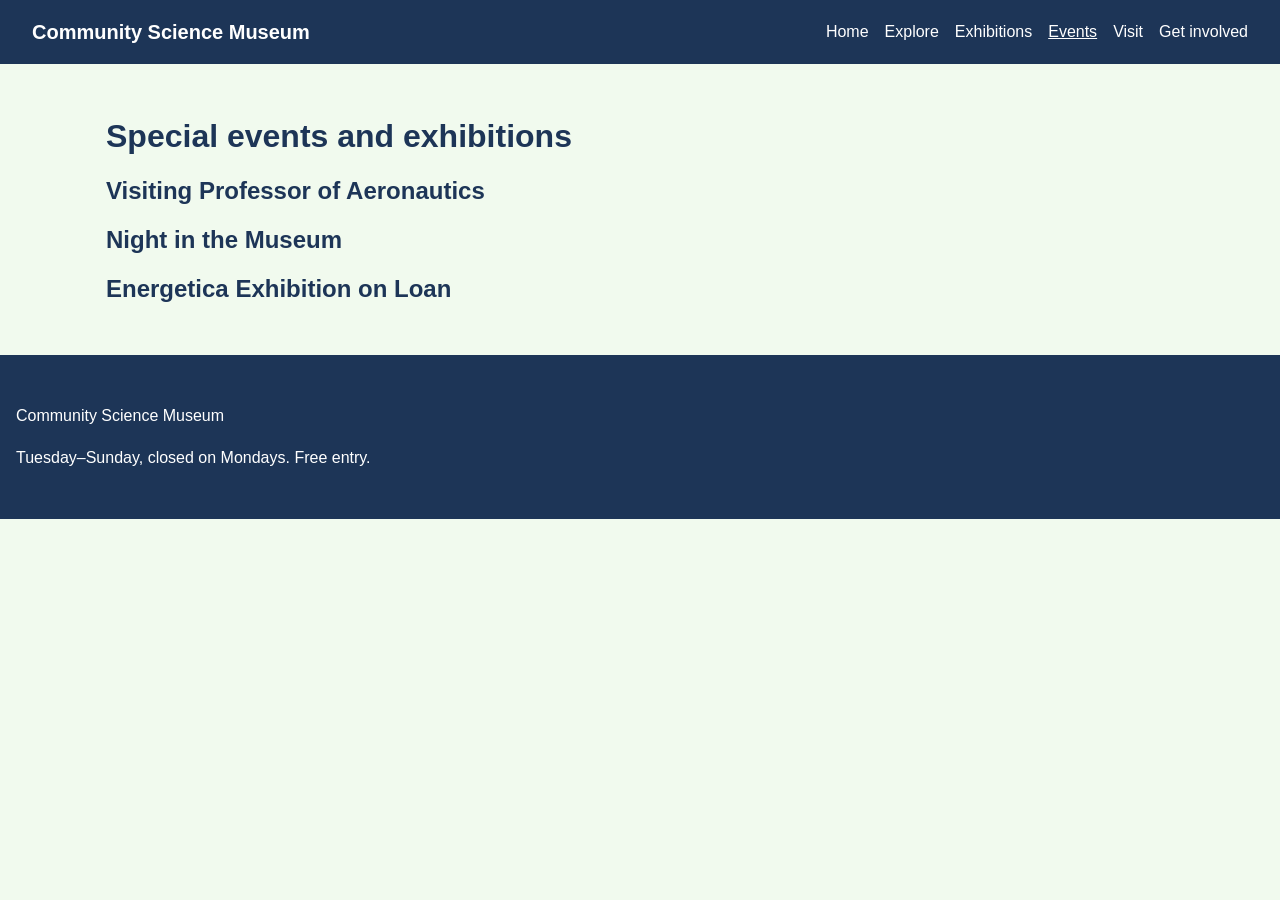
==== events.html @ c36fa850 "Initial project setup" ====
<!DOCTYPE html>
<html lang="en">
  <head>
    <meta charset="UTF-8" />
    <meta name="viewport" content="width=device-width, initial-scale=1.0" />
    <meta name="description" content="Special events and exhibitions at Community Science Museum, including Night in the Museum and the Energetica exhibition." />
    <title>Events and news | Community Science Museum</title>
    <link rel="stylesheet" href="css/style.css" />
  </head>
  <body>
    <header class="site-header">
      <a href="index.html" class="logo">Community Science Museum</a>
      <nav aria-label="Main">
        <ul class="nav-list">
          <li><a href="index.html">Home</a></li>
          <li><a href="explore.html">Explore</a></li>
          <li><a href="exhibitions.html">Exhibitions</a></li>
          <li><a href="events.html" aria-current="page">Events</a></li>
          <li><a href="visit.html">Visit</a></li>
          <li><a href="get-involved.html">Get involved</a></li>
        </ul>
      </nav>
    </header>

    <main>
      <h1>Special events and exhibitions</h1>

      <section>
        <h2>Visiting Professor of Aeronautics</h2>
        <p></p>
      </section>

      <section>
        <h2>Night in the Museum</h2>
        <p></p>
      </section>

      <section>
        <h2>Energetica Exhibition on Loan</h2>
        <p></p>
      </section>
    </main>

    <footer class="site-footer">
      <p>Community Science Museum</p>
      <p>Tuesday–Sunday, closed on Mondays. Free entry.</p>
    </footer>
  </body>
</html>
---- css/style.css ----
/* Colours and fonts */
:root {
  --color-primary: #1d3557;
  --color-accent: #e76f51;
  --color-light: #f1faee;
  --color-text: #1b1b1b;
  --color-white: #ffffff;

  --font-heading: "Trebuchet MS", Arial, sans-serif;
  --font-body: Arial, Helvetica, sans-serif;

  --max-width: 1100px;
  --space-s: 0.5rem;
  --space-m: 1rem;
  --space-l: 2rem;
}

/* Reset */
*,
*::before,
*::after {
  box-sizing: border-box;
}

body {
  margin: 0;
  font-family: var(--font-body);
  font-size: 1rem;
  line-height: 1.6;
  color: var(--color-text);
  background-color: var(--color-light);
}

img {
  max-width: 100%;
  height: auto;
  display: block;
}

h1,
h2,
h3 {
  font-family: var(--font-heading);
  color: var(--color-primary);
  line-height: 1.2;
}

a {
  color: var(--color-primary);
}

a:focus-visible {
  outline: 3px solid var(--color-accent);
  outline-offset: 2px;
}

/* Header and navigation */
.site-header {
  display: flex;
  flex-direction: column;
  gap: var(--space-m);
  padding: var(--space-m);
  background-color: var(--color-primary);
}

.logo {
  font-family: var(--font-heading);
  font-size: 1.25rem;
  font-weight: bold;
  color: var(--color-white);
  text-decoration: none;
}

.nav-list {
  display: flex;
  flex-wrap: wrap;
  gap: var(--space-m);
  margin: 0;
  padding: 0;
  list-style: none;
}

.nav-list a {
  color: var(--color-white);
  text-decoration: none;
}

.nav-list a:hover,
.nav-list a[aria-current="page"] {
  text-decoration: underline;
}

/* Main content */
main {
  max-width: var(--max-width);
  margin: 0 auto;
  padding: var(--space-l) var(--space-m);
}

/* Footer */
.site-footer {
  padding: var(--space-l) var(--space-m);
  color: var(--color-white);
  background-color: var(--color-primary);
}

/* Tablet and up */
@media (min-width: 768px) {
  .site-header {
    flex-direction: row;
    justify-content: space-between;
    align-items: center;
    padding: var(--space-m) var(--space-l);
  }
}
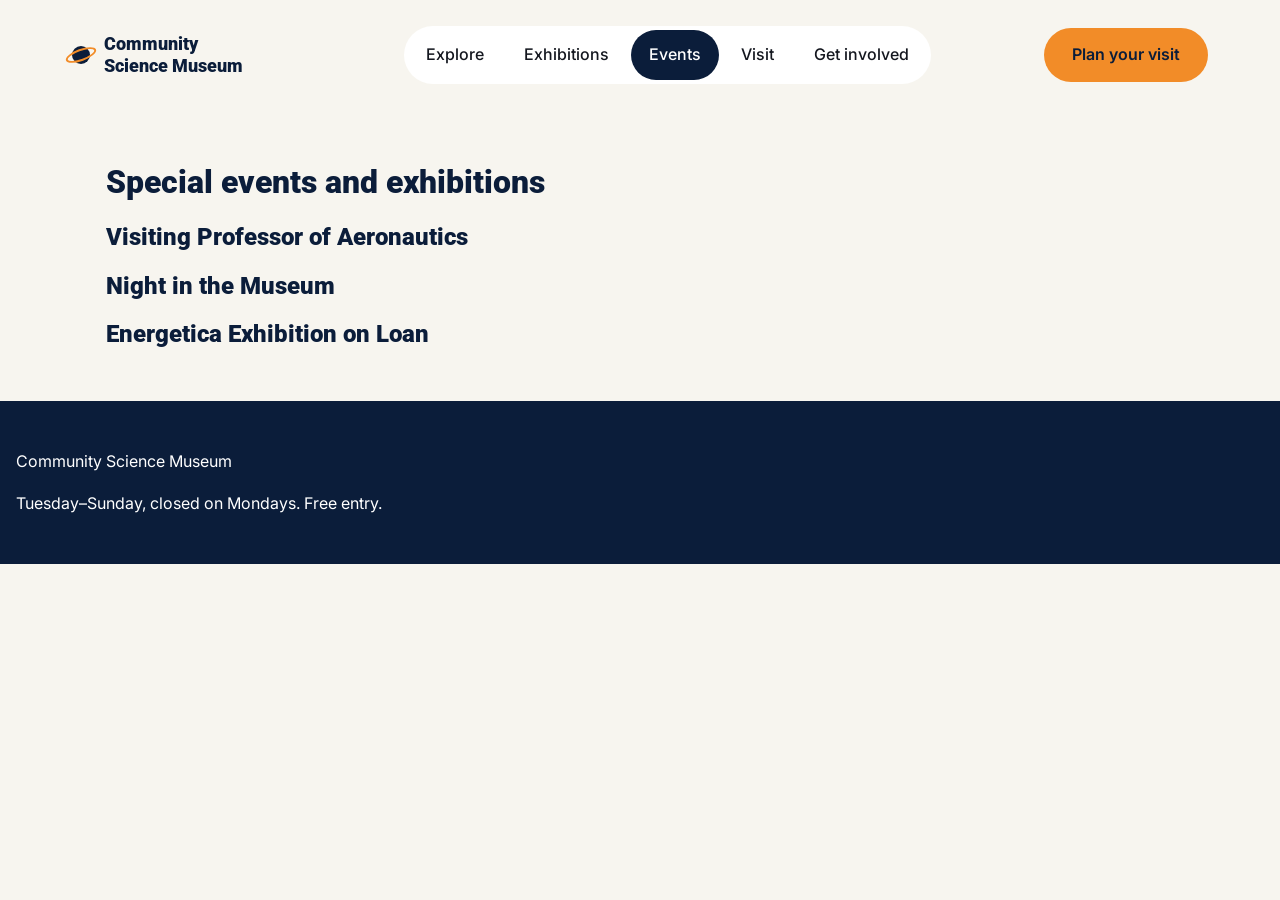
==== commit e0fb9d60: "Add header to events page" ====
--- a/events.html
+++ b/events.html
@@ -1,24 +1,51 @@
-<!DOCTYPE html>
+<!doctype html>
 <html lang="en">
   <head>
     <meta charset="UTF-8" />
     <meta name="viewport" content="width=device-width, initial-scale=1.0" />
-    <meta name="description" content="Special events and exhibitions at Community Science Museum, including Night in the Museum and the Energetica exhibition." />
+    <meta
+      name="description"
+      content="Special events and exhibitions at Community Science Museum, including Night in the Museum and the Energetica exhibition."
+    />
     <title>Events and news | Community Science Museum</title>
+    <link rel="preconnect" href="https://fonts.googleapis.com" />
+    <link rel="preconnect" href="https://fonts.gstatic.com" crossorigin />
+    <link
+      href="https://fonts.googleapis.com/css2?family=Inter:wght@400;500;600&family=Roboto:wght@700;900&display=swap"
+      rel="stylesheet"
+    />
     <link rel="stylesheet" href="css/style.css" />
   </head>
   <body>
     <header class="site-header">
-      <a href="index.html" class="logo">Community Science Museum</a>
-      <nav aria-label="Main">
-        <ul class="nav-list">
-          <li><a href="index.html">Home</a></li>
+      <a href="index.html" class="logo">
+        <span class="logo-planet"></span>
+        <span>Community<br />Science Museum</span>
+      </a>
+
+      <input type="checkbox" id="menu-toggle" class="menu-toggle" />
+      <label for="menu-toggle" class="menu-button">
+        <span class="visually-hidden">Open menu</span>
+        <span class="menu-line"></span>
+        <span class="menu-line"></span>
+        <span class="menu-line"></span>
+      </label>
+
+      <nav class="main-nav" aria-label="Main">
+        <label for="menu-toggle" class="menu-close">
+          <span aria-hidden="true">✕</span>
+          <span class="visually-hidden">Close menu</span>
+        </label>
+        <ul>
+          <li class="mobile-only"><a href="index.html">Home</a></li>
           <li><a href="explore.html">Explore</a></li>
           <li><a href="exhibitions.html">Exhibitions</a></li>
           <li><a href="events.html" aria-current="page">Events</a></li>
           <li><a href="visit.html">Visit</a></li>
           <li><a href="get-involved.html">Get involved</a></li>
         </ul>
+        <a href="visit.html" class="button button-orange">Plan your visit</a>
+        <p class="menu-info mobile-only">Open Tue–Sun · Free entry</p>
       </nav>
     </header>
 
--- a/css/style.css
+++ b/css/style.css
@@ -1,13 +1,15 @@
 /* Colours and fonts */
 :root {
-  --color-primary: #1d3557;
-  --color-accent: #e76f51;
-  --color-light: #f1faee;
-  --color-text: #1b1b1b;
+  --color-primary: #0b1d3a;
+  --color-secondary: #1c3d6e;
+  --color-accent: #f28c28;
+  --color-yellow: #ffd166;
+  --color-light: #f7f5ef;
+  --color-text: #14171f;
   --color-white: #ffffff;
 
-  --font-heading: "Trebuchet MS", Arial, sans-serif;
-  --font-body: Arial, Helvetica, sans-serif;
+  --font-heading: "Roboto", Arial, sans-serif;
+  --font-body: "Inter", Arial, Helvetica, sans-serif;
 
   --max-width: 1100px;
   --space-s: 0.5rem;
@@ -41,6 +43,7 @@
 h2,
 h3 {
   font-family: var(--font-heading);
+  font-weight: 900;
   color: var(--color-primary);
   line-height: 1.2;
 }
@@ -54,40 +57,167 @@
   outline-offset: 2px;
 }
 
-/* Header and navigation */
+.visually-hidden {
+  position: absolute;
+  width: 1px;
+  height: 1px;
+  overflow: hidden;
+  clip: rect(0 0 0 0);
+  white-space: nowrap;
+}
+
+/* Buttons */
+.button {
+  display: inline-block;
+  padding: 14px 28px;
+  border-radius: 999px;
+  font-family: var(--font-body);
+  font-weight: 600;
+  text-decoration: none;
+}
+
+.button-orange {
+  background-color: var(--color-accent);
+  color: var(--color-primary);
+}
+
+/* Header and navigation (mobile first) */
 .site-header {
   display: flex;
+  align-items: center;
+  justify-content: space-between;
+  padding: var(--space-m) 20px;
+}
+
+.logo {
+  position: relative;
+  z-index: 20;
+  display: flex;
+  align-items: center;
+  gap: 14px;
+  color: var(--color-primary);
+  font-family: var(--font-heading);
+  font-weight: 900;
+  font-size: 15px;
+  line-height: 1.2;
+  text-decoration: none;
+}
+
+.logo-planet {
+  position: relative;
+  flex-shrink: 0;
+  width: 18px;
+  height: 18px;
+  border-radius: 50%;
+  background-color: var(--color-primary);
+}
+
+.logo-planet::after {
+  content: "";
+  position: absolute;
+  top: 50%;
+  left: 50%;
+  width: 32px;
+  height: 12px;
+  border: 2px solid var(--color-accent);
+  border-radius: 50%;
+  transform: translate(-50%, -50%) rotate(-20deg);
+}
+
+.menu-toggle {
+  position: absolute;
+  opacity: 0;
+}
+
+.menu-button {
+  display: flex;
   flex-direction: column;
-  gap: var(--space-m);
-  padding: var(--space-m);
-  background-color: var(--color-primary);
-}
-
-.logo {
-  font-family: var(--font-heading);
-  font-size: 1.25rem;
-  font-weight: bold;
+  align-items: center;
+  justify-content: center;
+  gap: 6px;
+  width: 48px;
+  height: 48px;
+  border-radius: 50%;
+  background-color: var(--color-primary);
+  cursor: pointer;
+}
+
+.menu-line {
+  width: 24px;
+  height: 2px;
+  border-radius: 1px;
+  background-color: var(--color-white);
+}
+
+.menu-toggle:focus-visible + .menu-button {
+  outline: 3px solid var(--color-accent);
+  outline-offset: 3px;
+}
+
+.main-nav {
+  display: none;
+  position: fixed;
+  inset: 0;
+  z-index: 10;
+  padding: 100px 24px 32px;
+  background-color: var(--color-primary);
+  overflow-y: auto;
+}
+
+.menu-toggle:checked ~ .main-nav {
+  display: block;
+}
+
+/* logo turns white when the menu is open */
+.site-header:has(.menu-toggle:checked) .logo {
   color: var(--color-white);
-  text-decoration: none;
-}
-
-.nav-list {
-  display: flex;
-  flex-wrap: wrap;
-  gap: var(--space-m);
-  margin: 0;
+}
+
+.site-header:has(.menu-toggle:checked) .logo-planet {
+  background-color: var(--color-white);
+}
+
+.menu-close {
+  position: absolute;
+  top: var(--space-m);
+  right: 20px;
+  display: flex;
+  align-items: center;
+  justify-content: center;
+  width: 48px;
+  height: 48px;
+  border-radius: 50%;
+  background-color: var(--color-white);
+  color: var(--color-primary);
+  font-size: 20px;
+  cursor: pointer;
+}
+
+.main-nav ul {
+  margin: 0 0 40px;
   padding: 0;
   list-style: none;
 }
 
-.nav-list a {
+.main-nav li a {
+  display: block;
+  padding: 14px 0;
   color: var(--color-white);
+  font-family: var(--font-heading);
+  font-weight: 700;
+  font-size: 26px;
   text-decoration: none;
 }
 
-.nav-list a:hover,
-.nav-list a[aria-current="page"] {
-  text-decoration: underline;
+.main-nav .button {
+  display: block;
+  text-align: center;
+}
+
+.menu-info {
+  margin-top: 64px;
+  color: #e4e8f0;
+  font-size: 15px;
 }
 
 /* Main content */
@@ -104,12 +234,62 @@
   background-color: var(--color-primary);
 }
 
-/* Tablet and up */
-@media (min-width: 768px) {
+/* Desktop */
+@media (min-width: 900px) {
   .site-header {
-    flex-direction: row;
+    padding: 26px 72px;
+  }
+
+  .logo {
+    font-size: 18px;
+  }
+
+  .menu-button,
+  .menu-close,
+  .mobile-only {
+    display: none;
+  }
+
+  .main-nav {
+    position: static;
+    display: flex;
+    flex: 1;
+    align-items: center;
     justify-content: space-between;
-    align-items: center;
-    padding: var(--space-m) var(--space-l);
-  }
-}
+    margin-left: 48px;
+    padding: 0;
+    background: none;
+    overflow: visible;
+  }
+
+  .main-nav ul {
+    display: flex;
+    gap: 4px;
+    margin: 0 auto;
+    padding: 4px;
+    border-radius: 999px;
+    background-color: var(--color-white);
+  }
+
+  .main-nav li a {
+    padding: 12px 18px;
+    border-radius: 999px;
+    color: var(--color-text);
+    font-family: var(--font-body);
+    font-weight: 500;
+    font-size: 16px;
+  }
+
+  .main-nav li a:hover {
+    background-color: var(--color-light);
+  }
+
+  .main-nav li a[aria-current="page"] {
+    background-color: var(--color-primary);
+    color: var(--color-white);
+  }
+
+  .main-nav .button {
+    display: inline-block;
+  }
+}
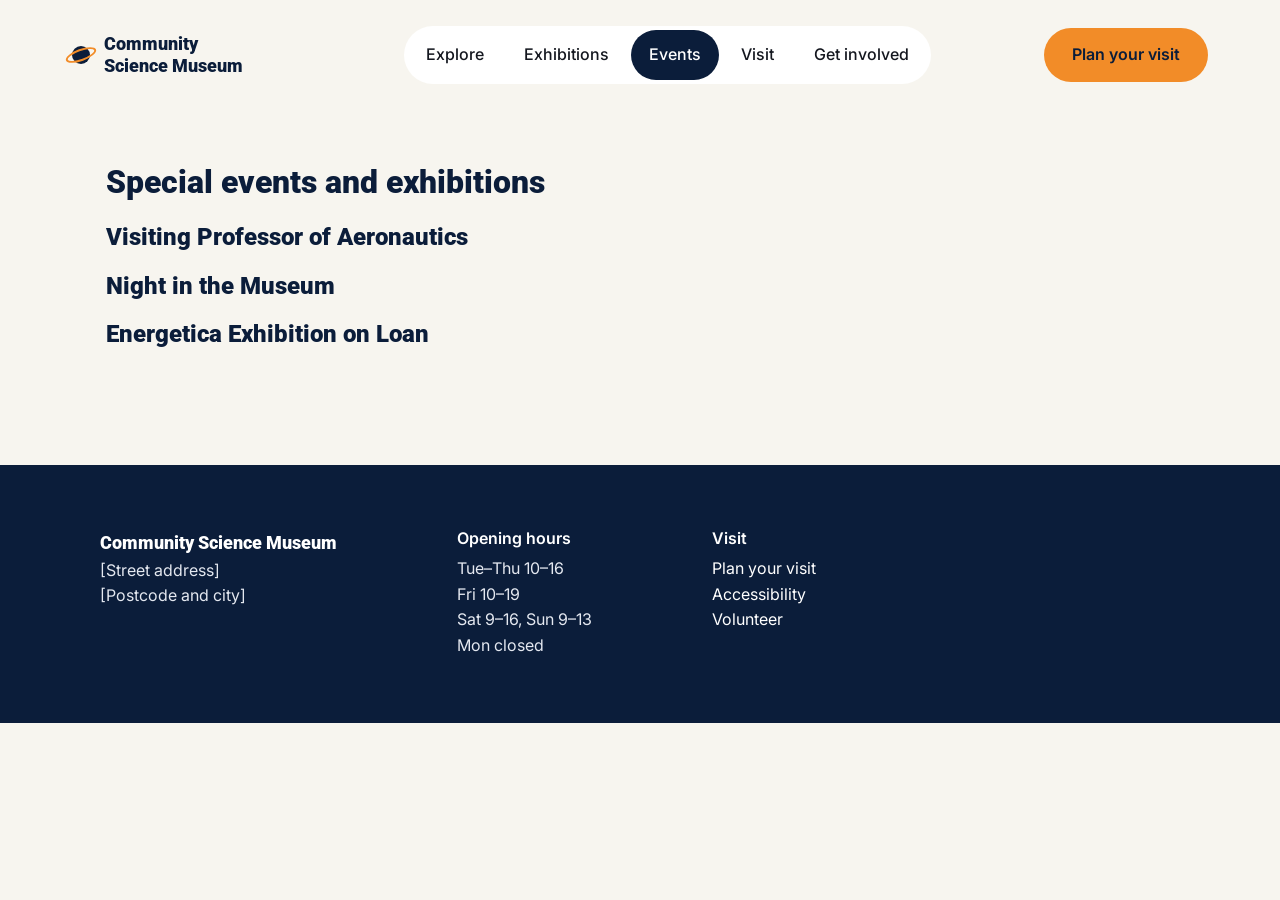
==== commit bcf9b098: "Add footer to events page" ====
--- a/events.html
+++ b/events.html
@@ -69,8 +69,32 @@
     </main>
 
     <footer class="site-footer">
-      <p>Community Science Museum</p>
-      <p>Tuesday–Sunday, closed on Mondays. Free entry.</p>
+      <div class="footer-column">
+        <p class="footer-name">Community Science Museum</p>
+        <address>
+          [Street address]<br />
+          [Postcode and city]
+        </address>
+      </div>
+
+      <div class="footer-column">
+        <h2 class="footer-heading">Opening hours</h2>
+        <p>
+          Tue–Thu 10–16<br />
+          Fri 10–19<br />
+          Sat 9–16, Sun 9–13<br />
+          Mon closed
+        </p>
+      </div>
+
+      <nav class="footer-column" aria-label="Footer">
+        <h2 class="footer-heading">Visit</h2>
+        <ul class="footer-links">
+          <li><a href="visit.html">Plan your visit</a></li>
+          <li><a href="visit.html#accessibility">Accessibility</a></li>
+          <li><a href="get-involved.html#volunteer">Volunteer</a></li>
+        </ul>
+      </nav>
     </footer>
   </body>
 </html>
--- a/css/style.css
+++ b/css/style.css
@@ -229,9 +229,52 @@
 
 /* Footer */
 .site-footer {
-  padding: var(--space-l) var(--space-m);
-  color: var(--color-white);
+  display: flex;
+  flex-direction: column;
+  gap: var(--space-l);
+  margin-top: 64px;
+  padding: 48px 20px;
+  color: #e4e8f0;
   background-color: var(--color-primary);
+}
+
+.footer-name {
+  margin: 0 0 var(--space-s);
+  color: var(--color-white);
+  font-family: var(--font-heading);
+  font-weight: 900;
+  font-size: 18px;
+}
+
+.site-footer address {
+  font-style: normal;
+}
+
+.footer-heading {
+  margin: 0 0 var(--space-s);
+  color: var(--color-white);
+  font-family: var(--font-body);
+  font-weight: 600;
+  font-size: 16px;
+}
+
+.site-footer p {
+  margin: 0;
+}
+
+.footer-links {
+  margin: 0;
+  padding: 0;
+  list-style: none;
+}
+
+.footer-links a {
+  color: var(--color-white);
+  text-decoration: none;
+}
+
+.footer-links a:hover {
+  text-decoration: underline;
 }
 
 /* Desktop */
@@ -292,4 +335,10 @@
   .main-nav .button {
     display: inline-block;
   }
-}
+
+  .site-footer {
+    flex-direction: row;
+    gap: 120px;
+    padding: 64px 100px;
+  }
+}
